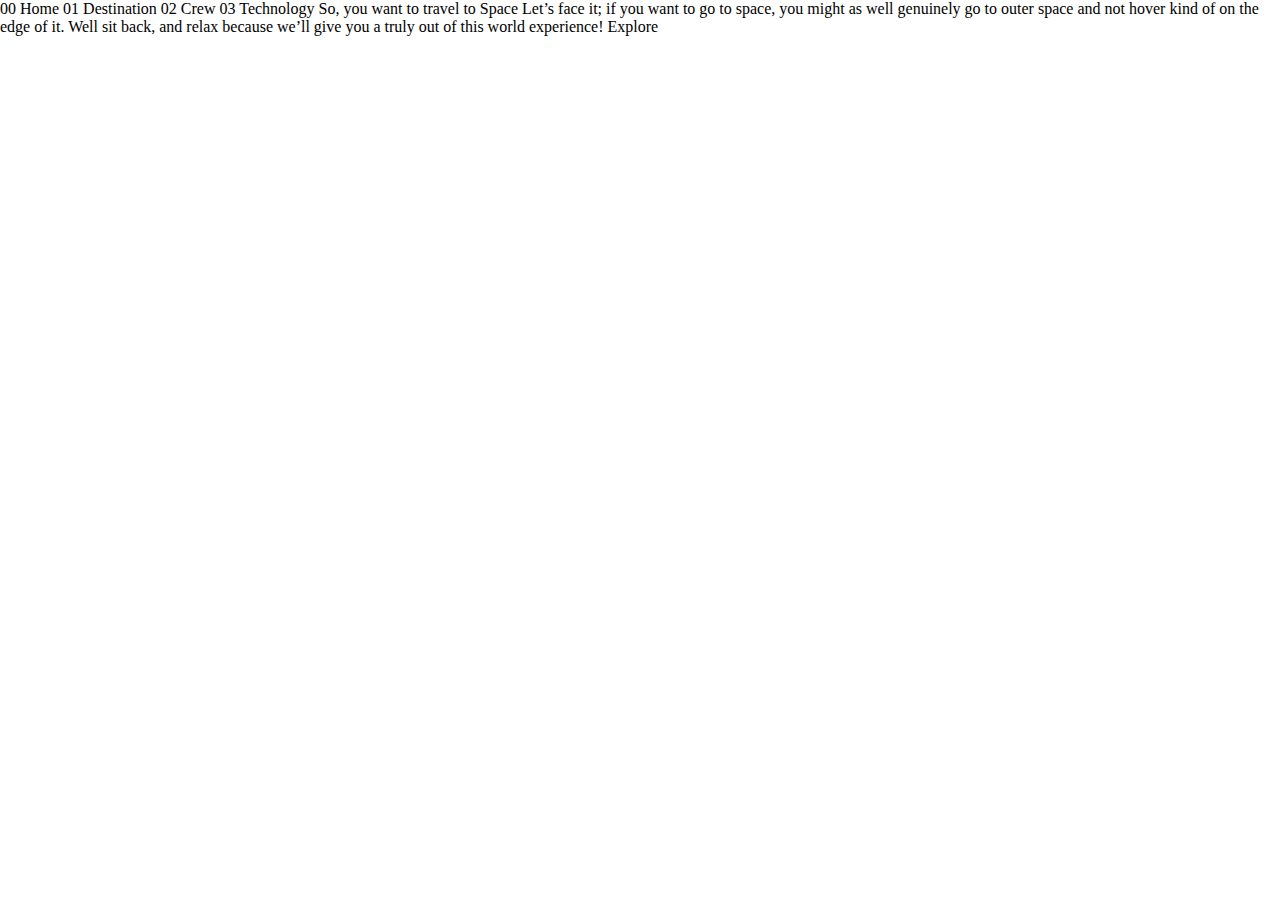
==== index.html @ da7115a9 "index" ====
<!DOCTYPE html>
<html lang="en">
  <head>
    <meta charset="UTF-8" />
    <meta http-equiv="X-UA-Compatible" content="IE=edge" />
    <meta name="viewport" content="width=device-width, initial-scale=1.0" />
    <link rel="stylesheet" href="./style/main.css" />
    <title>Document</title>
  </head>
  <body>
    00 Home 01 Destination 02 Crew 03 Technology So, you want to travel to Space
    Let’s face it; if you want to go to space, you might as well genuinely go to
    outer space and not hover kind of on the edge of it. Well sit back, and
    relax because we’ll give you a truly out of this world experience! Explore
  </body>
</html>
---- style/main.css ----
* {
  margin: 0;
  padding: 0;
}
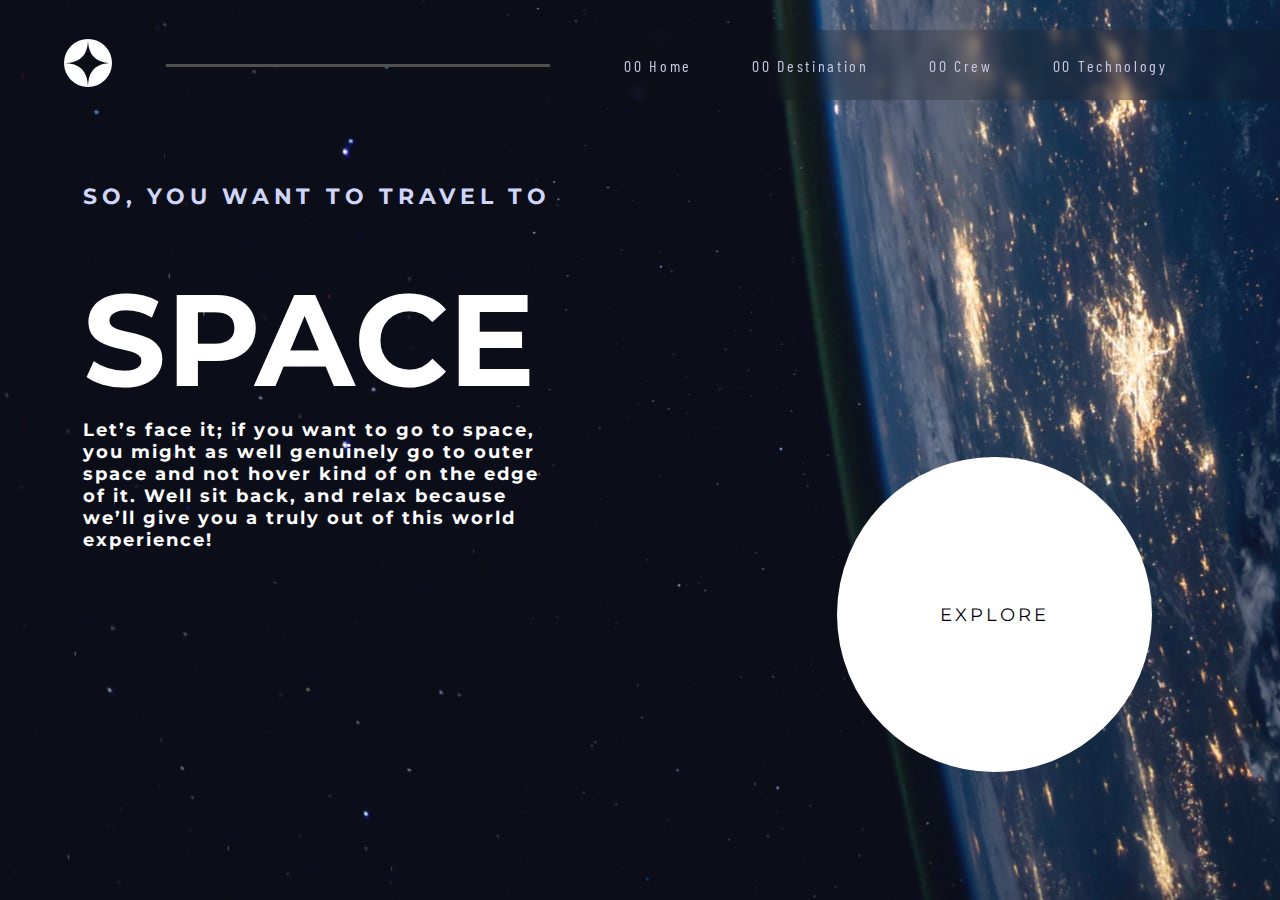
==== commit 8b15e76b: "index page style" ====
--- a/index.html
+++ b/index.html
@@ -6,11 +6,41 @@
     <meta name="viewport" content="width=device-width, initial-scale=1.0" />
     <link rel="stylesheet" href="./style/main.css" />
     <title>Document</title>
+    <link rel="preconnect" href="https://fonts.googleapis.com">
+    <link rel="preconnect" href="https://fonts.googleapis.com">
+    <link rel="preconnect" href="https://fonts.gstatic.com" crossorigin>
+    <link href="https://fonts.googleapis.com/css2?family=Barlow+Condensed&family=Montserrat&display=swap" rel="stylesheet">
   </head>
   <body>
-    00 Home 01 Destination 02 Crew 03 Technology So, you want to travel to Space
-    Let’s face it; if you want to go to space, you might as well genuinely go to
-    outer space and not hover kind of on the edge of it. Well sit back, and
-    relax because we’ll give you a truly out of this world experience! Explore
+    <div class="home-container">
+      <div class="header">
+        <div class="menu-image">
+          <img src="./assets/shared/logo.svg" alt="">
+        </div>
+        <hr class="linea">
+        <div class="menu">
+        <ul class="menu-list">
+          <li class="list-one"><a href=""><span class="numeros">00</span> Home</a> </li>
+          <li class="list-one"><a href=""><span class="numeros">00</span> Destination</a></li>
+          <li class="list-one"><a href=""><span class="numeros">00</span> Crew</a></li>
+          <li class="list-one"><a href=""><span class="numeros">00</span> Technology</a></li>
+        </ul>
+      </div>
+      </div>
+      <div class="home-text">
+        <h5 id="travel">SO, YOU WANT TO TRAVEL TO  </h5>
+        <h1>SPACE</h1>
+        <h4>Let’s face it; if you want to go to space, you might as well genuinely go to
+          outer space and not hover kind of on the edge of it. Well sit back, and
+          relax because we’ll give you a truly out of this world experience!
+        </p>
+      </div>
+       <div class="home-explore">
+         <div class="circle">
+           <p>EXPLORE</p>
+         </div>
+       </div>
+    </div>
+    
   </body>
-</html>
+</html>--- a/style/main.css
+++ b/style/main.css
@@ -2,3 +2,172 @@
   margin: 0;
   padding: 0;
 }
+/*Imports de libreias*/
+@import url('https://fonts.googleapis.com/css2?family=Barlow+Condensed&display=swap');
+/*Inician estilos generales de pagina*/
+body{
+  
+  position: relative;
+  background-image: url('../assets/home/background-home-desktop.jpg');
+  background-color: rgb(13, 0, 26);
+  height: 100vh;
+  
+}
+h1{
+  font-family: 'Montserrat', sans-serif;
+  font-size: 130px;
+  color: white;
+}
+h4{
+  font-family: 'Montserrat', sans-serif;
+  font-size: 18px;
+  color: white;
+  letter-spacing: 2px;
+}
+/*home main container style*/
+.home-container{
+  width: 100%;
+  height: 100%;
+ display: grid;
+ grid-template-areas:'header header'
+                     'texte explore' ;
+ grid-template-rows: 100px 1fr ;
+ grid-template-columns: 1fr 1fr;
+
+ background-size:cover;
+ background-repeat: no-repeat;
+
+}
+/* header styles*/
+.header{
+  grid-area: header;
+  display: flex;
+  width: 100%;
+  justify-content: space-between;
+  justify-self: center;
+  align-items: center;
+  margin-top: 30px;
+}
+.linea{
+  width: 30%;
+  border-width: 0 0 3px 0;
+  border-color: rgb(80, 80, 80);
+  position: absolute;
+  left: 13%;
+  z-index: 1;
+}
+.menu{
+  height: 100%;
+  width: 60%;
+  background-color: rgba(20,20,20, 0.2);
+  backdrop-filter: blur(5px);
+}
+.menu-list{
+  list-style: none;
+  display: flex;
+  height: 100%;
+  width: 100%;
+  align-items: stretch;
+  justify-content: center;
+}
+.list-one{
+  padding-top: auto;
+  padding-bottom: auto;
+  padding-left: 30px;
+  padding-right: 30px;
+  text-align: center;
+  display: flex;
+  justify-content: center;
+  align-items: center;
+}
+.list-one:hover{
+  border-bottom:solid 2px rgb(124, 124, 124);
+  
+}
+.list-one a{
+  text-decoration: none;
+  color: rgb(201, 200, 230);
+  font-family: 'Barlow Condensed',sans-serif;
+  font-size: 16px;
+  letter-spacing: 2.7px;
+}
+.menu-image{
+  position: relative;
+  left: 5%;
+}
+/*Lefttext styles*/
+.home-text{
+  grid-area: texte;
+  margin: 13%;
+}
+
+#travel{
+  font-family: 'Montserrat', sans-serif;
+  color: rgb(208,214,249);
+  font-size: 22px;
+  padding-bottom: 50px;
+  letter-spacing: 4.75px;
+}
+/*right home circle text*/
+.home-explore{
+  grid-area: explore;
+  display: flex;
+  justify-content: flex-end;
+  align-items: flex-end;
+  padding: 20%;
+}
+.circle{
+  width: 35vh;
+  height: 35vh;
+  background-color: white;
+  border-radius: 50%;
+  display: flex;
+  justify-content: center;
+  align-items: center;
+  outline-width: 0;
+  outline-style: solid;
+  outline-color: gray;
+  transition: outline 1s ease-in-out;
+}
+.circle p{
+  margin: auto;
+  font-family: 'Montserrat', sans-serif;
+  color: rgb(1, 2, 10);
+  font-size: 18px;
+  letter-spacing: 3px;
+}
+.circle:hover{
+  outline-style: solid;
+  outline-color: rgba(95, 95, 95, 0.582);
+  outline-width: 50px;
+}
+/*Responsive tablet design*/
+@media only screen and  (max-width:1050px){
+  body{
+    background-image: url('../assets/home/background-home-tablet.jpg');
+  }
+  .linea{
+    display: none;
+  }
+  .numeros{display: none;}
+  .home-container{
+    grid-template-areas: 'header'
+                          'texte'
+                         'explore';
+    grid-template-columns: 1fr; 
+    grid-template-rows:100px 1fr 1fr; 
+  }
+  .home-text{
+    margin: 80px;
+  }
+  .home-explore{
+    padding: 0;
+    justify-content: center;
+    align-items: center;
+  }
+  .circle{
+    width: 35vw;
+    height: 35vw;
+  }
+}
+
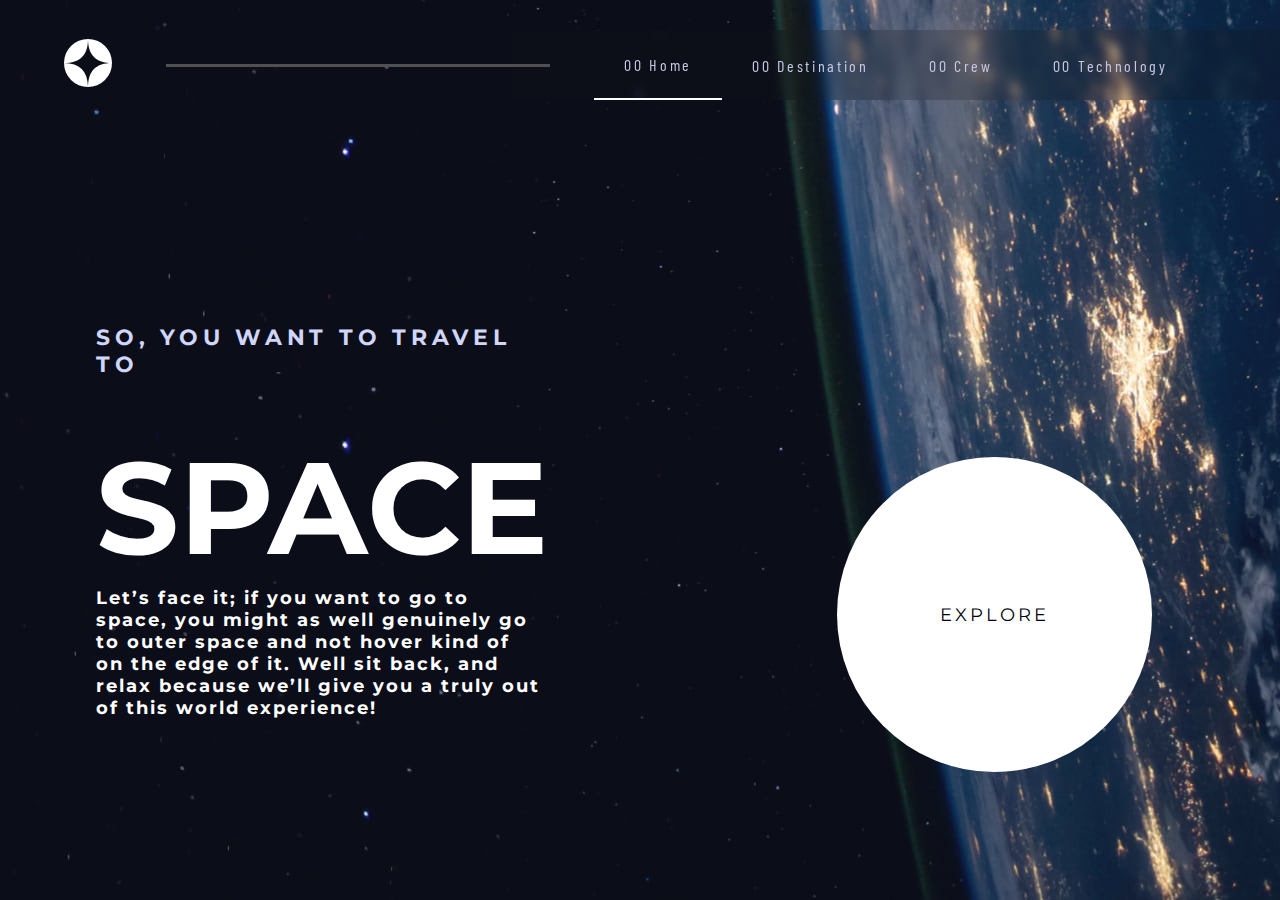
==== commit b49fa9d5: "responsive home design" ====
--- a/index.html
+++ b/index.html
@@ -5,11 +5,13 @@
     <meta http-equiv="X-UA-Compatible" content="IE=edge" />
     <meta name="viewport" content="width=device-width, initial-scale=1.0" />
     <link rel="stylesheet" href="./style/main.css" />
-    <title>Document</title>
+    <title>Desafio Space  Grid y flexbox</title>
     <link rel="preconnect" href="https://fonts.googleapis.com">
     <link rel="preconnect" href="https://fonts.googleapis.com">
     <link rel="preconnect" href="https://fonts.gstatic.com" crossorigin>
     <link href="https://fonts.googleapis.com/css2?family=Barlow+Condensed&family=Montserrat&display=swap" rel="stylesheet">
+    <script src="./javascript/jquery.js"></script>
+    <script src="./javascript/animations.js"></script>
   </head>
   <body>
     <div class="home-container">
@@ -18,12 +20,14 @@
           <img src="./assets/shared/logo.svg" alt="">
         </div>
         <hr class="linea">
+        <div class="menu-btn">
+        </div>
         <div class="menu">
         <ul class="menu-list">
-          <li class="list-one"><a href=""><span class="numeros">00</span> Home</a> </li>
-          <li class="list-one"><a href=""><span class="numeros">00</span> Destination</a></li>
-          <li class="list-one"><a href=""><span class="numeros">00</span> Crew</a></li>
-          <li class="list-one"><a href=""><span class="numeros">00</span> Technology</a></li>
+          <li class="list-one home"><a href=""><span class="numeros">00</span> Home</a> </li>
+          <li class="list-one "><a href=""><span class="numeros">00</span> Destination</a></li>
+          <li class="list-one "><a href=""><span class="numeros">00</span> Crew</a></li>
+          <li class="list-one "><a href=""><span class="numeros">00</span> Technology</a></li>
         </ul>
       </div>
       </div>
--- a/style/main.css
+++ b/style/main.css
@@ -3,52 +3,68 @@
   padding: 0;
 }
 /*Imports de libreias*/
-@import url('https://fonts.googleapis.com/css2?family=Barlow+Condensed&display=swap');
+@import url("https://fonts.googleapis.com/css2?family=Barlow+Condensed&display=swap");
 /*Inician estilos generales de pagina*/
-body{
-  
+html {
+  width: 100%;
+  height: 100%;
+}
+body {
   position: relative;
-  background-image: url('../assets/home/background-home-desktop.jpg');
+  background-image: url("../assets/home/background-home-desktop.jpg");
   background-color: rgb(13, 0, 26);
-  height: 100vh;
-  
-}
-h1{
-  font-family: 'Montserrat', sans-serif;
+  height: 100%;
+  width: 100%;
+  background-size: cover;
+  background-repeat: no-repeat;
+  background-attachment: fixed;
+}
+.menu-btn {
+  display: none;
+  width: 10vw;
+  height: 10vw;
+  background-repeat: no-repeat;
+}
+h1 {
+  font-family: "Montserrat", sans-serif;
   font-size: 130px;
   color: white;
 }
-h4{
-  font-family: 'Montserrat', sans-serif;
+h4 {
+  font-family: "Montserrat", sans-serif;
   font-size: 18px;
   color: white;
   letter-spacing: 2px;
 }
 /*home main container style*/
-.home-container{
-  width: 100%;
-  height: 100%;
- display: grid;
- grid-template-areas:'header header'
-                     'texte explore' ;
- grid-template-rows: 100px 1fr ;
- grid-template-columns: 1fr 1fr;
-
- background-size:cover;
- background-repeat: no-repeat;
-
+.home-container {
+  width: 100%;
+  height: 100%;
+  display: grid;
+  /*---- uso de grid ---- */
+  grid-template-areas:
+    "header header"
+    "texte explore";
+  grid-template-rows: 100px 1fr;
+  grid-template-columns: 1fr 1fr;
+
+  background-size: cover;
+  background-repeat: no-repeat;
 }
 /* header styles*/
-.header{
+.header {
+  /*---- uso de grid ---- */
   grid-area: header;
+  /*--------- uso de flex--------- */
   display: flex;
   width: 100%;
   justify-content: space-between;
   justify-self: center;
   align-items: center;
+
   margin-top: 30px;
 }
-.linea{
+.linea {
   width: 30%;
   border-width: 0 0 3px 0;
   border-color: rgb(80, 80, 80);
@@ -56,71 +72,87 @@
   left: 13%;
   z-index: 1;
 }
-.menu{
+.menu {
   height: 100%;
   width: 60%;
-  background-color: rgba(20,20,20, 0.2);
+  background-color: rgba(20, 20, 20, 0.2);
   backdrop-filter: blur(5px);
 }
-.menu-list{
+.menu-list {
   list-style: none;
+  /*--------- uso de flex--------- */
   display: flex;
   height: 100%;
   width: 100%;
   align-items: stretch;
   justify-content: center;
 }
-.list-one{
+
+.list-one {
   padding-top: auto;
   padding-bottom: auto;
   padding-left: 30px;
   padding-right: 30px;
   text-align: center;
+  /*--------- uso de flex--------- */
   display: flex;
   justify-content: center;
   align-items: center;
 }
-.list-one:hover{
-  border-bottom:solid 2px rgb(124, 124, 124);
-  
-}
-.list-one a{
+
+.list-one:hover {
+  border-bottom: solid 2px rgb(124, 124, 124);
+}
+.home {
+  border-bottom: solid 2px rgb(255, 255, 255);
+}
+.list-one a {
   text-decoration: none;
   color: rgb(201, 200, 230);
-  font-family: 'Barlow Condensed',sans-serif;
+  font-family: "Barlow Condensed", sans-serif;
   font-size: 16px;
   letter-spacing: 2.7px;
 }
-.menu-image{
+.menu-image {
   position: relative;
   left: 5%;
 }
+.icon-menu1 {
+  display: none;
+}
+.icon-menu2 {
+  display: none;
+}
 /*Lefttext styles*/
-.home-text{
+.home-text {
+  /*---- uso de grid ---- */
   grid-area: texte;
-  margin: 13%;
-}
-
-#travel{
-  font-family: 'Montserrat', sans-serif;
-  color: rgb(208,214,249);
+  margin: 35% 15% 5% 15%;
+}
+
+#travel {
+  font-family: "Montserrat", sans-serif;
+  color: rgb(208, 214, 249);
   font-size: 22px;
   padding-bottom: 50px;
   letter-spacing: 4.75px;
 }
 /*right home circle text*/
-.home-explore{
+.home-explore {
+  /*---- uso de grid ---- */
   grid-area: explore;
+  /*--------- uso de flex--------- */
   display: flex;
   justify-content: flex-end;
   align-items: flex-end;
   padding: 20%;
 }
-.circle{
+.circle {
   width: 35vh;
   height: 35vh;
   background-color: white;
   border-radius: 50%;
+  /*--------- uso de flex--------- */
   display: flex;
   justify-content: center;
   align-items: center;
@@ -129,45 +161,145 @@
   outline-color: gray;
   transition: outline 1s ease-in-out;
 }
-.circle p{
+.circle p {
   margin: auto;
-  font-family: 'Montserrat', sans-serif;
+  font-family: "Montserrat", sans-serif;
   color: rgb(1, 2, 10);
   font-size: 18px;
   letter-spacing: 3px;
 }
-.circle:hover{
+.circle:hover {
   outline-style: solid;
   outline-color: rgba(95, 95, 95, 0.582);
   outline-width: 50px;
 }
 /*Responsive tablet design*/
-@media only screen and  (max-width:1050px){
-  body{
-    background-image: url('../assets/home/background-home-tablet.jpg');
-  }
-  .linea{
-    display: none;
-  }
-  .numeros{display: none;}
-  .home-container{
-    grid-template-areas: 'header'
-                          'texte'
-                         'explore';
-    grid-template-columns: 1fr; 
-    grid-template-rows:100px 1fr 1fr; 
-  }
-  .home-text{
-    margin: 80px;
-  }
-  .home-explore{
-    padding: 0;
+@media only screen and (max-width: 1050px) {
+  body {
+    background-image: url("../assets/home/background-home-tablet.jpg");
+  }
+  .linea {
+    display: none;
+  }
+  .numeros {
+    display: none;
+  }
+  .home-text {
+    margin: 15% 12% 0 15%;
+  }
+  .home-container {
+    grid-template-areas:
+      "header"
+      "texte"
+      "explore";
+    grid-template-columns: 1fr;
+    grid-template-rows: 100px 1fr 1fr;
+  }
+  .home-explore {
     justify-content: center;
     align-items: center;
   }
-  .circle{
+  .circle {
     width: 35vw;
     height: 35vw;
-  }
-}
-
+    justify-content: center;
+    align-items: center;
+  }
+}
+@media only screen and (max-width: 450px) {
+  body {
+    background-image: url("../assets/home/background-home-mobile.jpg");
+    background-attachment: fixed;
+  }
+
+  h1 {
+    font-family: "Montserrat", sans-serif;
+    font-size: 80px;
+    color: white;
+  }
+  h4 {
+    font-family: "Montserrat", sans-serif;
+    font-size: 16px;
+    color: white;
+    letter-spacing: 2px;
+  }
+  #travel {
+    font-family: "Montserrat", sans-serif;
+    color: rgb(208, 214, 249);
+    font-size: 22px;
+    padding-bottom: 20px;
+    letter-spacing: 4.75px;
+  }
+  .home {
+    border-bottom: none;
+  }
+  .linea {
+    display: none;
+  }
+  .icon-menu1 {
+    display: block;
+    position: relative;
+    top: 7%;
+    left: -20%;
+  }
+  .icon-menu2 {
+    display: none;
+    position: relative;
+    left: 10%;
+    top: 10%;
+  }
+  .menu-btn {
+    display: block !important;
+    background-image: url("../assets/shared/icon-hamburger.svg");
+    position: absolute;
+    right: 15vw;
+    top: 15vw;
+    z-index: 1;
+  }
+
+  .menu {
+    position: absolute;
+    right: 0;
+    top: 0;
+    width: 0%;
+    height: 100%;
+    transition: 1s;
+  }
+  .menu-list {
+    flex-direction: column;
+  }
+  .numeros {
+    display: none;
+  }
+  .home-container {
+    grid-template-areas:
+      "header"
+      "texte"
+      "explore";
+    grid-template-columns: 1fr;
+    grid-template-rows: 100px 1fr 1fr;
+  }
+  .menu-image img {
+    width: 100%;
+  }
+  .list-one a {
+    color: white;
+    font-size: 30px;
+    border-top: solid 1px gray;
+    border-bottom: solid 1px gray;
+    padding-top: 10%;
+    padding-bottom: 10%;
+    width: 100%;
+  }
+  .home-explore {
+    grid-area: explore;
+    display: flex;
+    justify-content: center;
+    align-items: center;
+    padding: 0;
+  }
+  .circle {
+    width: 35vw;
+    height: 35vw;
+  }
+}
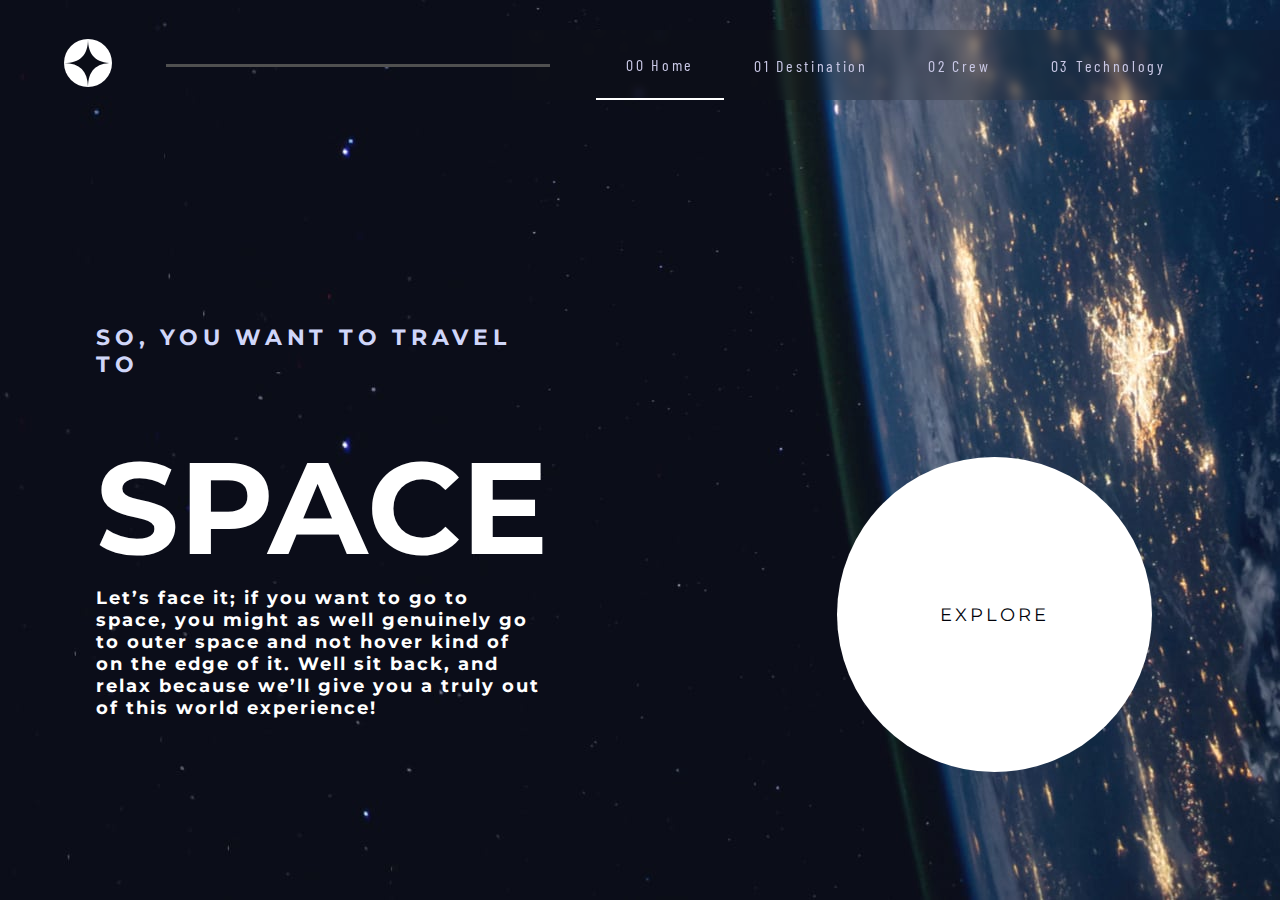
==== commit aa3d94fd: "destinations-main-styles" ====
--- a/index.html
+++ b/index.html
@@ -12,6 +12,7 @@
     <link href="https://fonts.googleapis.com/css2?family=Barlow+Condensed&family=Montserrat&display=swap" rel="stylesheet">
     <script src="./javascript/jquery.js"></script>
     <script src="./javascript/animations.js"></script>
+    <script src="./javascript/data.json"></script>
   </head>
   <body>
     <div class="home-container">
@@ -24,10 +25,10 @@
         </div>
         <div class="menu">
         <ul class="menu-list">
-          <li class="list-one home"><a href=""><span class="numeros">00</span> Home</a> </li>
-          <li class="list-one "><a href=""><span class="numeros">00</span> Destination</a></li>
-          <li class="list-one "><a href=""><span class="numeros">00</span> Crew</a></li>
-          <li class="list-one "><a href=""><span class="numeros">00</span> Technology</a></li>
+          <li class="list-one home"><a href="./index.html"><span class="numeros">00</span> Home</a> </li>
+          <li class="list-one "><a href="./html/destination.html"><span class="numeros">01</span> Destination</a></li>
+          <li class="list-one "><a href=""><span class="numeros">02</span> Crew</a></li>
+          <li class="list-one "><a href=""><span class="numeros">03</span> Technology</a></li>
         </ul>
       </div>
       </div>
--- a/style/main.css
+++ b/style/main.css
@@ -11,7 +11,6 @@
 }
 body {
   position: relative;
-  background-image: url("../assets/home/background-home-desktop.jpg");
   background-color: rgb(13, 0, 26);
   height: 100%;
   width: 100%;
@@ -28,6 +27,11 @@
 h1 {
   font-family: "Montserrat", sans-serif;
   font-size: 130px;
+  color: white;
+}
+h2 {
+  font-family: "Montserrat", sans-serif;
+  font-size: 90px;
   color: white;
 }
 h4 {
@@ -47,9 +51,10 @@
     "texte explore";
   grid-template-rows: 100px 1fr;
   grid-template-columns: 1fr 1fr;
-
+  background-image: url("../assets/home/background-home-desktop.jpg");
   background-size: cover;
   background-repeat: no-repeat;
+  background-attachment: fixed;
 }
 /* header styles*/
 .header {
@@ -105,6 +110,9 @@
 }
 .home {
   border-bottom: solid 2px rgb(255, 255, 255);
+}
+.too {
+  color: white !important;
 }
 .list-one a {
   text-decoration: none;
@@ -303,3 +311,97 @@
     height: 35vw;
   }
 }
+/* -----------------Destination page--------------------------------- */
+.destination-container {
+  width: 100%;
+  height: 100%;
+  background-image: url("../assets/destination/background-destination-desktop.jpg");
+  background-size: cover;
+  background-repeat: no-repeat;
+  background-attachment: fixed;
+}
+.anim {
+  animation: fade 2s;
+  display: grid;
+  /*---- uso de grid ---- */
+  grid-template-areas:
+    "header header"
+    "planet texte";
+  grid-template-rows: 100px 1fr;
+  grid-template-columns: 1fr 1fr;
+}
+.destiny-planet {
+  grid-area: planet;
+  display: flex;
+  flex-direction: column;
+  padding: 15% 10% 15% 20%;
+}
+.destiny-planet h4 {
+  padding: 5% 0 15% 0%;
+}
+.destiny-text {
+  grid-area: texte;
+  display: flex;
+  flex-direction: column;
+
+  padding: 15%;
+}
+.planet-menu {
+  padding-bottom: 15%;
+  padding-top: 20%;
+}
+.planet-list {
+  list-style: none;
+  /*--------- uso de flex--------- */
+  display: flex;
+  width: 100%;
+  justify-content: center;
+}
+.planet-img {
+  align-self: center;
+}
+.planet-desc {
+  color: rgb(208, 214, 249);
+}
+.marte {
+  display: none;
+}
+.europa {
+  display: none;
+}
+.titan {
+  display: none;
+}
+.data {
+  display: flex;
+  align-items: center;
+  justify-content: space-around;
+}
+.planet-divi {
+  margin: 10% 0 5% 0;
+  border-color: rgb(119, 119, 119);
+}
+.data-mars {
+  display: none;
+}
+.data-europa {
+  display: none;
+}
+.data-titan {
+  display: none;
+}
+.data-p {
+  color: rgb(201, 200, 230);
+  font-family: "Barlow Condensed", sans-serif;
+  font-size: 16px;
+  letter-spacing: 2px;
+}
+/* -----Animaciones--------- */
+@keyframes fade {
+  from {
+    opacity: 0;
+  }
+  to {
+    opacity: 1;
+  }
+}
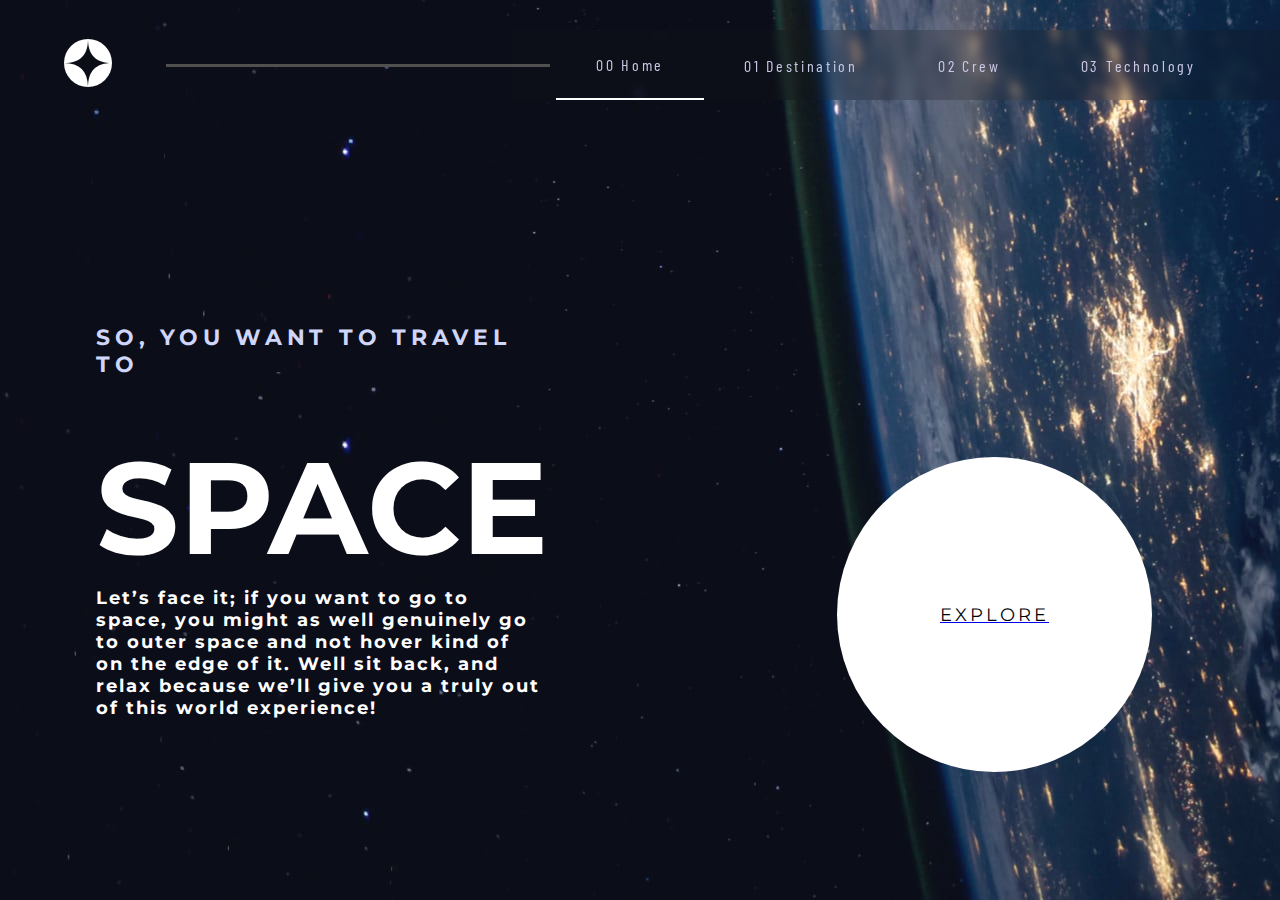
==== commit b292f989: "javascript text" ====
--- a/index.html
+++ b/index.html
@@ -41,9 +41,11 @@
         </p>
       </div>
        <div class="home-explore">
+        <a href="./html/destination.html">
          <div class="circle">
            <p>EXPLORE</p>
          </div>
+         </a>
        </div>
     </div>
     
--- a/style/main.css
+++ b/style/main.css
@@ -96,8 +96,7 @@
 .list-one {
   padding-top: auto;
   padding-bottom: auto;
-  padding-left: 30px;
-  padding-right: 30px;
+
   text-align: center;
   /*--------- uso de flex--------- */
   display: flex;
@@ -120,6 +119,7 @@
   font-family: "Barlow Condensed", sans-serif;
   font-size: 16px;
   letter-spacing: 2.7px;
+  padding: 20px 40px 20px 40px;
 }
 .menu-image {
   position: relative;
@@ -181,11 +181,146 @@
   outline-color: rgba(95, 95, 95, 0.582);
   outline-width: 50px;
 }
+/* -----------------Destination page--------------------------------- */
+.destination-container {
+  width: 100%;
+  height: 100%;
+  background-image: url("../assets/destination/background-destination-desktop.jpg");
+  background-size: cover;
+  background-repeat: no-repeat;
+  background-attachment: fixed;
+  display: grid;
+  grid-template-areas:
+    "header header"
+    "planet texte";
+  grid-template-rows: 100px 1fr;
+  grid-template-columns: 1fr 1fr;
+}
+.anim {
+  animation: fade 2s;
+  /*---- uso de grid ---- */
+}
+.destiny-planet {
+  grid-area: planet;
+  display: flex;
+  flex-direction: column;
+  padding: 15% 10% 15% 20%;
+}
+.destiny-planet h4 {
+  padding: 5% 0 15% 0%;
+}
+.destiny-text {
+  grid-area: texte;
+  display: flex;
+  flex-direction: column;
+
+  padding: 15%;
+}
+.planet-menu {
+  padding-bottom: 15%;
+  padding-top: 20%;
+}
+.planet-list {
+  list-style: none;
+  /*--------- uso de flex--------- */
+  display: flex;
+  width: 100%;
+  justify-content: center;
+}
+.plan-img {
+  align-self: center;
+  padding-top: 5%;
+  animation: fade 1s;
+}
+.planet-desc {
+  color: rgb(208, 214, 249);
+}
+.marte {
+  display: none;
+}
+.europa {
+  display: none;
+}
+.titan {
+  display: none;
+}
+.data {
+  display: flex;
+  align-items: center;
+  justify-content: space-around;
+}
+.planet-divi {
+  margin: 10% 0 5% 0;
+  border-color: rgb(119, 119, 119);
+}
+
+.list-one p {
+  text-decoration: none;
+  color: rgb(201, 200, 230);
+  font-family: "Barlow Condensed", sans-serif;
+  font-size: 16px;
+  letter-spacing: 2.7px;
+  padding: 20px 40px 20px 40px;
+}
+.data-p {
+  color: rgb(201, 200, 230);
+  font-family: "Barlow Condensed", sans-serif;
+  font-size: 16px;
+  letter-spacing: 2px;
+}
 /*Responsive tablet design*/
 @media only screen and (max-width: 1050px) {
   body {
     background-image: url("../assets/home/background-home-tablet.jpg");
-  }
+    background-attachment: fixed;
+  }
+  /* ------responsive tablet destination--------- */
+  .destination-container {
+    grid-template-areas:
+      "header "
+      "planet "
+      "texte";
+    grid-template-columns: 1fr;
+    grid-template-rows: 100px 1fr 1fr;
+
+    background-image: url("../assets/destination/background-destination-tablet.jpg");
+  }
+  .destiny-planet {
+    padding: 3% 3% 0% 3%;
+  }
+  .destiny-planet h4 {
+    padding: 3% 3% 3% 3%;
+  }
+  .destiny-text {
+    grid-area: texte;
+    display: flex;
+    flex-direction: column;
+    padding: 0% 10% 0% 10%;
+  }
+  .planet-menu {
+    padding-bottom: 3%;
+    padding-top: 0%;
+  }
+  .planet-divi {
+    margin: 5% 0 5% 0;
+    border-color: rgb(119, 119, 119);
+  }
+  .planet-list {
+    list-style: none;
+    /*--------- uso de flex--------- */
+    display: flex;
+    width: 100%;
+    justify-content: center;
+  }
+  .plan-img {
+    align-self: center;
+    padding-top: 0%;
+    animation: fade 1s;
+  }
+  .planet-desc {
+    color: rgb(208, 214, 249);
+  }
+  /* --------------------------------------- */
   .linea {
     display: none;
   }
@@ -311,91 +446,6 @@
     height: 35vw;
   }
 }
-/* -----------------Destination page--------------------------------- */
-.destination-container {
-  width: 100%;
-  height: 100%;
-  background-image: url("../assets/destination/background-destination-desktop.jpg");
-  background-size: cover;
-  background-repeat: no-repeat;
-  background-attachment: fixed;
-}
-.anim {
-  animation: fade 2s;
-  display: grid;
-  /*---- uso de grid ---- */
-  grid-template-areas:
-    "header header"
-    "planet texte";
-  grid-template-rows: 100px 1fr;
-  grid-template-columns: 1fr 1fr;
-}
-.destiny-planet {
-  grid-area: planet;
-  display: flex;
-  flex-direction: column;
-  padding: 15% 10% 15% 20%;
-}
-.destiny-planet h4 {
-  padding: 5% 0 15% 0%;
-}
-.destiny-text {
-  grid-area: texte;
-  display: flex;
-  flex-direction: column;
-
-  padding: 15%;
-}
-.planet-menu {
-  padding-bottom: 15%;
-  padding-top: 20%;
-}
-.planet-list {
-  list-style: none;
-  /*--------- uso de flex--------- */
-  display: flex;
-  width: 100%;
-  justify-content: center;
-}
-.planet-img {
-  align-self: center;
-}
-.planet-desc {
-  color: rgb(208, 214, 249);
-}
-.marte {
-  display: none;
-}
-.europa {
-  display: none;
-}
-.titan {
-  display: none;
-}
-.data {
-  display: flex;
-  align-items: center;
-  justify-content: space-around;
-}
-.planet-divi {
-  margin: 10% 0 5% 0;
-  border-color: rgb(119, 119, 119);
-}
-.data-mars {
-  display: none;
-}
-.data-europa {
-  display: none;
-}
-.data-titan {
-  display: none;
-}
-.data-p {
-  color: rgb(201, 200, 230);
-  font-family: "Barlow Condensed", sans-serif;
-  font-size: 16px;
-  letter-spacing: 2px;
-}
 /* -----Animaciones--------- */
 @keyframes fade {
   from {
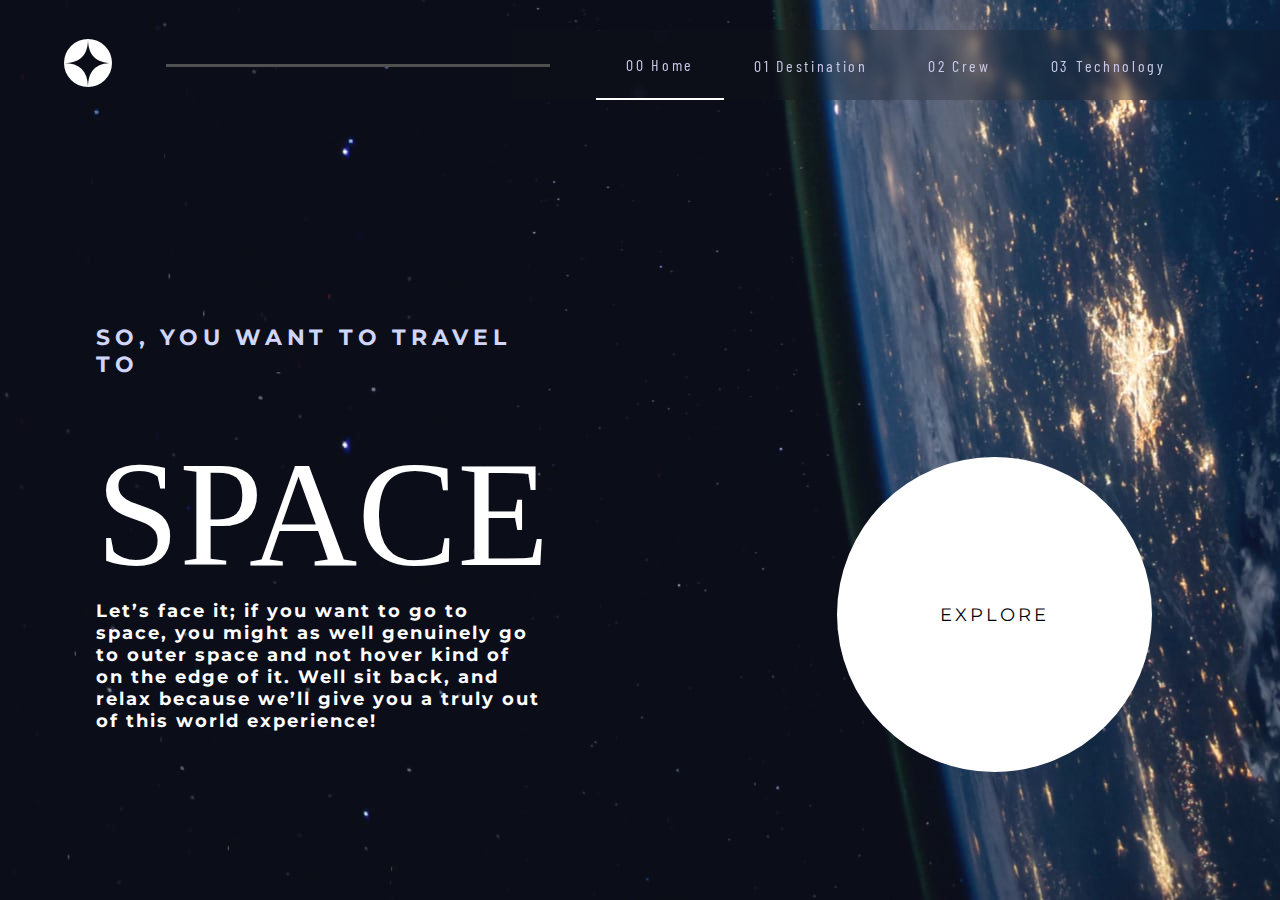
==== commit e53ce538: "viaje" ====
--- a/index.html
+++ b/index.html
@@ -12,7 +12,7 @@
     <link href="https://fonts.googleapis.com/css2?family=Barlow+Condensed&family=Montserrat&display=swap" rel="stylesheet">
     <script src="./javascript/jquery.js"></script>
     <script src="./javascript/animations.js"></script>
-    <script src="./javascript/data.json"></script>
+   
   </head>
   <body>
     <div class="home-container">
@@ -41,7 +41,7 @@
         </p>
       </div>
        <div class="home-explore">
-        <a href="./html/destination.html">
+        <a href="./html/destination.html" class="lin">
          <div class="circle">
            <p>EXPLORE</p>
          </div>
--- a/style/main.css
+++ b/style/main.css
@@ -25,12 +25,13 @@
   background-repeat: no-repeat;
 }
 h1 {
-  font-family: "Montserrat", sans-serif;
-  font-size: 130px;
+  font-family: "Bellefair", serif;
+  font-weight: 400;
+  font-size: 150px;
   color: white;
 }
 h2 {
-  font-family: "Montserrat", sans-serif;
+  font-family: "Bellefair", serif;
   font-size: 90px;
   color: white;
 }
@@ -94,9 +95,6 @@
 }
 
 .list-one {
-  padding-top: auto;
-  padding-bottom: auto;
-
   text-align: center;
   /*--------- uso de flex--------- */
   display: flex;
@@ -119,7 +117,7 @@
   font-family: "Barlow Condensed", sans-serif;
   font-size: 16px;
   letter-spacing: 2.7px;
-  padding: 20px 40px 20px 40px;
+  padding: 20px 30px 20px 30px;
 }
 .menu-image {
   position: relative;
@@ -154,6 +152,9 @@
   justify-content: flex-end;
   align-items: flex-end;
   padding: 20%;
+}
+.lin {
+  text-decoration: none;
 }
 .circle {
   width: 35vh;
@@ -282,8 +283,6 @@
       "texte";
     grid-template-columns: 1fr;
     grid-template-rows: 100px 1fr 1fr;
-
-    background-image: url("../assets/destination/background-destination-tablet.jpg");
   }
   .destiny-planet {
     padding: 3% 3% 0% 3%;
@@ -328,7 +327,7 @@
     display: none;
   }
   .home-text {
-    margin: 15% 12% 0 15%;
+    margin: 10% 12% 0 15%;
   }
   .home-container {
     grid-template-areas:
@@ -341,6 +340,7 @@
   .home-explore {
     justify-content: center;
     align-items: center;
+    padding: 0;
   }
   .circle {
     width: 35vw;
@@ -353,15 +353,23 @@
   body {
     background-image: url("../assets/home/background-home-mobile.jpg");
     background-attachment: fixed;
-  }
-
+    height: 100%;
+    width: 100%;
+    background-size: fill;
+  }
+  .destino {
+    background-image: url("../assets/destination/background-destination-mobile.jpg");
+  }
   h1 {
-    font-family: "Montserrat", sans-serif;
     font-size: 80px;
     color: white;
   }
+  h2 {
+    font-size: 75px;
+
+    color: white;
+  }
   h4 {
-    font-family: "Montserrat", sans-serif;
     font-size: 16px;
     color: white;
     letter-spacing: 2px;
@@ -373,9 +381,7 @@
     padding-bottom: 20px;
     letter-spacing: 4.75px;
   }
-  .home {
-    border-bottom: none;
-  }
+
   .linea {
     display: none;
   }
@@ -405,11 +411,12 @@
     right: 0;
     top: 0;
     width: 0%;
-    height: 100%;
+    height: 100vh;
     transition: 1s;
   }
   .menu-list {
     flex-direction: column;
+    display: none;
   }
   .numeros {
     display: none;
@@ -441,9 +448,33 @@
     align-items: center;
     padding: 0;
   }
+  .lin {
+    text-decoration: none;
+  }
+
   .circle {
     width: 35vw;
     height: 35vw;
+  }
+  .destination-container {
+    height: 100%;
+    width: 100%;
+    grid-template-areas:
+      "header "
+      "planet "
+      "texte";
+    grid-template-columns: 1fr;
+    grid-template-rows: 100px 1fr 2fr;
+  }
+  .list-one p {
+    padding: 20px 20px 20px 20px;
+  }
+  .plan-img {
+    width: 50vw;
+    padding: 5%;
+  }
+  .data {
+    padding-bottom: 30px;
   }
 }
 /* -----Animaciones--------- */
